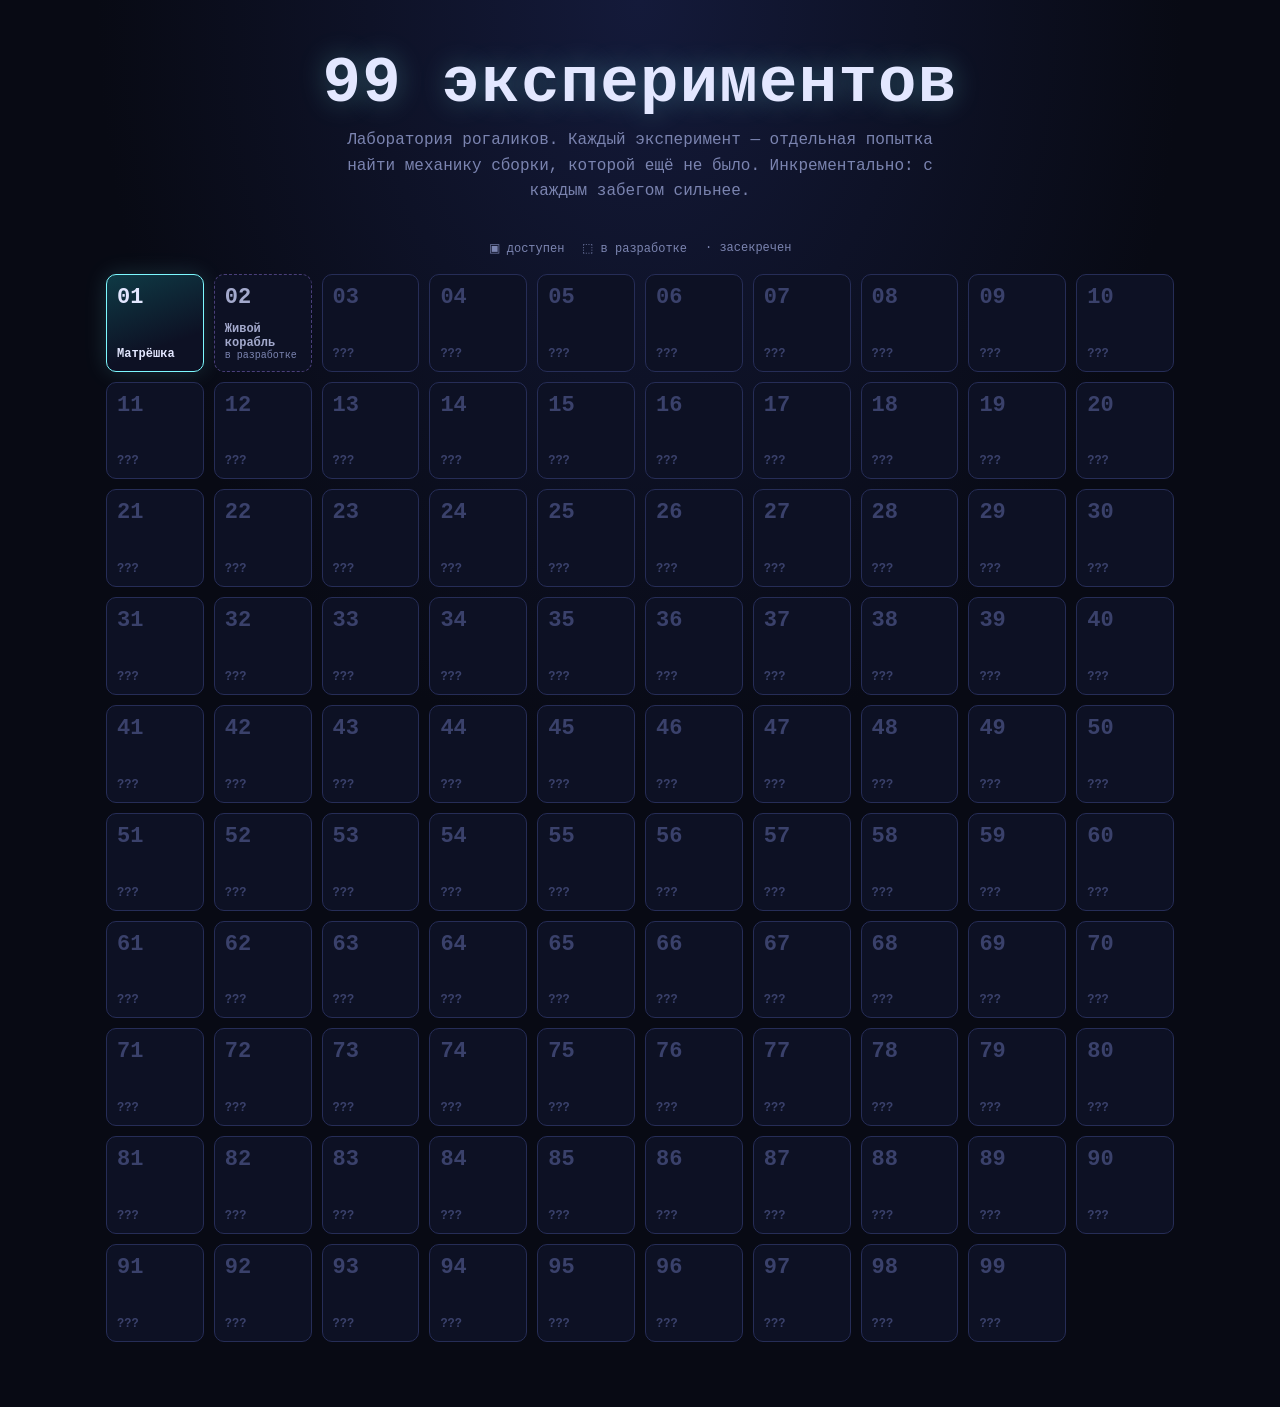
==== index.html @ d57f485f "Добавить хаб «99 экспериментов» и эксперимент 1 «Матрёшка» - Хаб index.html с сеткой из 99 экспериме" ====
<!doctype html>
<html lang="ru">
<head>
  <meta charset="utf-8">
  <meta name="viewport" content="width=device-width, initial-scale=1">
  <title>99 экспериментов</title>
  <link rel="stylesheet" href="css/common.css">
  <style>
    body { min-height: 100%; background: radial-gradient(ellipse at top, #141a3a 0%, #080a14 60%); }
    .wrap { max-width: 1100px; margin: 0 auto; padding: 48px 16px 64px; }
    header { text-align: center; margin-bottom: 36px; }
    header h1 { font-size: clamp(34px, 7vw, 64px); margin-bottom: 8px; text-shadow: 0 0 28px rgba(125,249,255,.3); }
    header p { color: var(--muted); max-width: 620px; margin: 0 auto; line-height: 1.6; }
    .grid { display: grid; grid-template-columns: repeat(auto-fill, minmax(96px, 1fr)); gap: 10px; }
    .tile {
      aspect-ratio: 1; border: 1px solid var(--line); border-radius: 10px; background: #0d1124;
      display: flex; flex-direction: column; justify-content: space-between; padding: 10px;
      color: #3a416b; text-decoration: none; font-size: 12px; position: relative; overflow: hidden;
    }
    .tile .num { font-size: 22px; font-weight: 700; }
    .tile.open { color: var(--text); border-color: var(--accent); background: linear-gradient(160deg, #0f3a45, #0d1124 70%); box-shadow: 0 0 22px rgba(125,249,255,.15); }
    .tile.open:hover { transform: translateY(-2px); box-shadow: 0 0 28px rgba(125,249,255,.3); }
    .tile.soon { color: #a3a9cc; border-color: #4a3f7a; border-style: dashed; }
    .tile .name { font-weight: 700; }
    .tile .meta { font-size: 10px; color: var(--muted); }
    .legend { display: flex; gap: 18px; justify-content: center; margin-bottom: 18px; font-size: 12px; color: var(--muted); flex-wrap: wrap; }
  </style>
</head>
<body>
  <div class="wrap">
    <header>
      <h1>99 экспериментов</h1>
      <p>Лаборатория рогаликов. Каждый эксперимент — отдельная попытка найти механику сборки, которой ещё не было. Инкрементально: с каждым забегом сильнее.</p>
    </header>
    <div class="legend"><span>▣ доступен</span><span>⬚ в разработке</span><span>· засекречен</span></div>
    <div class="grid" id="grid"></div>
  </div>
  <script>
    const EXPERIMENTS = {
      1: { name: 'Матрёшка', href: 'experiments/01-matryoshka/index.html', saveKey: 'e99.exp1' },
      2: { name: 'Живой корабль', soon: true, href: 'docs/experiment-02-living-ship.md' },
    };
    const grid = document.getElementById('grid');
    for (let i = 1; i <= 99; i++) {
      const e = EXPERIMENTS[i];
      const t = document.createElement(e && !e.soon ? 'a' : 'div');
      t.className = 'tile' + (e ? (e.soon ? ' soon' : ' open') : '');
      let metaLine = '';
      if (e && e.saveKey) {
        try {
          const m = JSON.parse(localStorage.getItem(e.saveKey) || 'null');
          if (m && m.runs) metaLine = `забегов: ${m.runs} · волна ${m.bestWave}`;
        } catch (_) {}
      }
      t.innerHTML = `<span class="num">${String(i).padStart(2, '0')}</span>
        <span><div class="name">${e ? e.name : '???'}</div><div class="meta">${e && e.soon ? 'в разработке' : metaLine}</div></span>`;
      if (e && !e.soon) t.href = e.href;
      if (e && e.soon) t.title = 'План: ' + e.href;
      grid.appendChild(t);
    }
  </script>
</body>
</html>
---- css/common.css ----
/* Общий стиль «99 экспериментов» */
:root {
  --bg: #080a14;
  --panel: #10142a;
  --panel-2: #161b38;
  --line: #262d57;
  --text: #e3e7ff;
  --muted: #7b84b0;
  --accent: #7df9ff;
  --green: #51cf66;
  --amber: #f08c00;
  --danger: #ff6b6b;
  --font: ui-monospace, 'JetBrains Mono', Menlo, Consolas, monospace;
}
* { box-sizing: border-box; }
html, body { margin: 0; height: 100%; background: var(--bg); color: var(--text); font-family: var(--font); }
a { color: var(--accent); }
h1, h2, h3 { margin: 0 0 12px; font-weight: 700; letter-spacing: 0.02em; }
.muted { color: var(--muted); }
.small { font-size: 12px; }
.hidden { display: none !important; }
.c-green { color: var(--green); }
.c-amber { color: var(--amber); }

.btn {
  display: inline-block; font: inherit; font-size: 14px; color: var(--text); text-decoration: none; text-align: center;
  background: var(--panel-2); border: 1px solid var(--line); border-radius: 6px; padding: 10px 18px; cursor: pointer;
  transition: border-color .12s, background .12s, transform .05s;
}
.btn:hover:not(:disabled) { border-color: var(--accent); }
.btn:active:not(:disabled) { transform: translateY(1px); }
.btn:disabled { opacity: .45; cursor: default; }
.btn.primary { background: #0f3a45; border-color: var(--accent); color: #dffcff; }
.btn.danger { border-color: #6b2a35; color: #ffb3b3; }
.btn.ghost { background: transparent; }
.btn.small { padding: 6px 12px; font-size: 12px; }
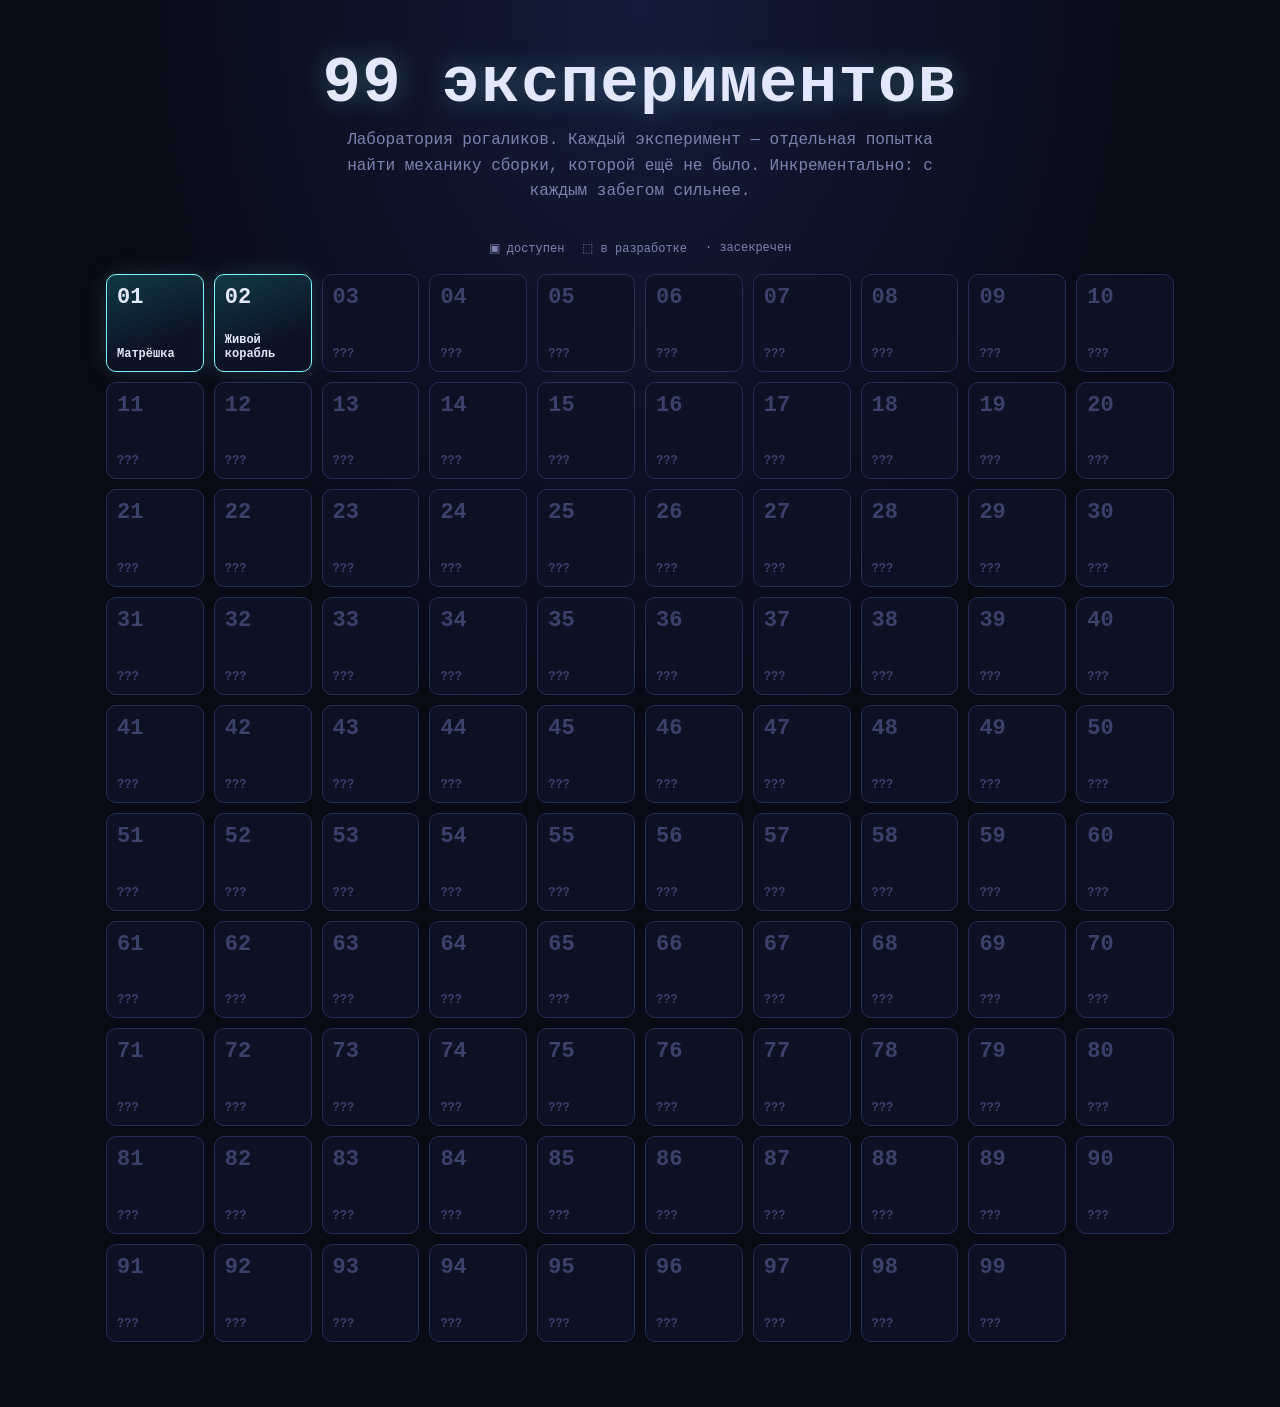
==== commit e484d09f: "Эксперимент 2 «Живой корабль»: корабль как клеточный автомат - Автомат: 8 типов клеток, питание от я" ====
--- a/index.html
+++ b/index.html
@@ -2,7 +2,8 @@
 <html lang="ru">
 <head>
   <meta charset="utf-8">
-  <meta name="viewport" content="width=device-width, initial-scale=1">
+  <meta name="viewport" content="width=device-width, initial-scale=1, viewport-fit=cover">
+  <meta name="theme-color" content="#080a14">
   <title>99 экспериментов</title>
   <link rel="stylesheet" href="css/common.css">
   <style>
@@ -38,7 +39,7 @@
   <script>
     const EXPERIMENTS = {
       1: { name: 'Матрёшка', href: 'experiments/01-matryoshka/index.html', saveKey: 'e99.exp1' },
-      2: { name: 'Живой корабль', soon: true, href: 'docs/experiment-02-living-ship.md' },
+      2: { name: 'Живой корабль', href: 'experiments/02-living-ship/index.html', saveKey: 'e99.exp2' },
     };
     const grid = document.getElementById('grid');
     for (let i = 1; i <= 99; i++) {
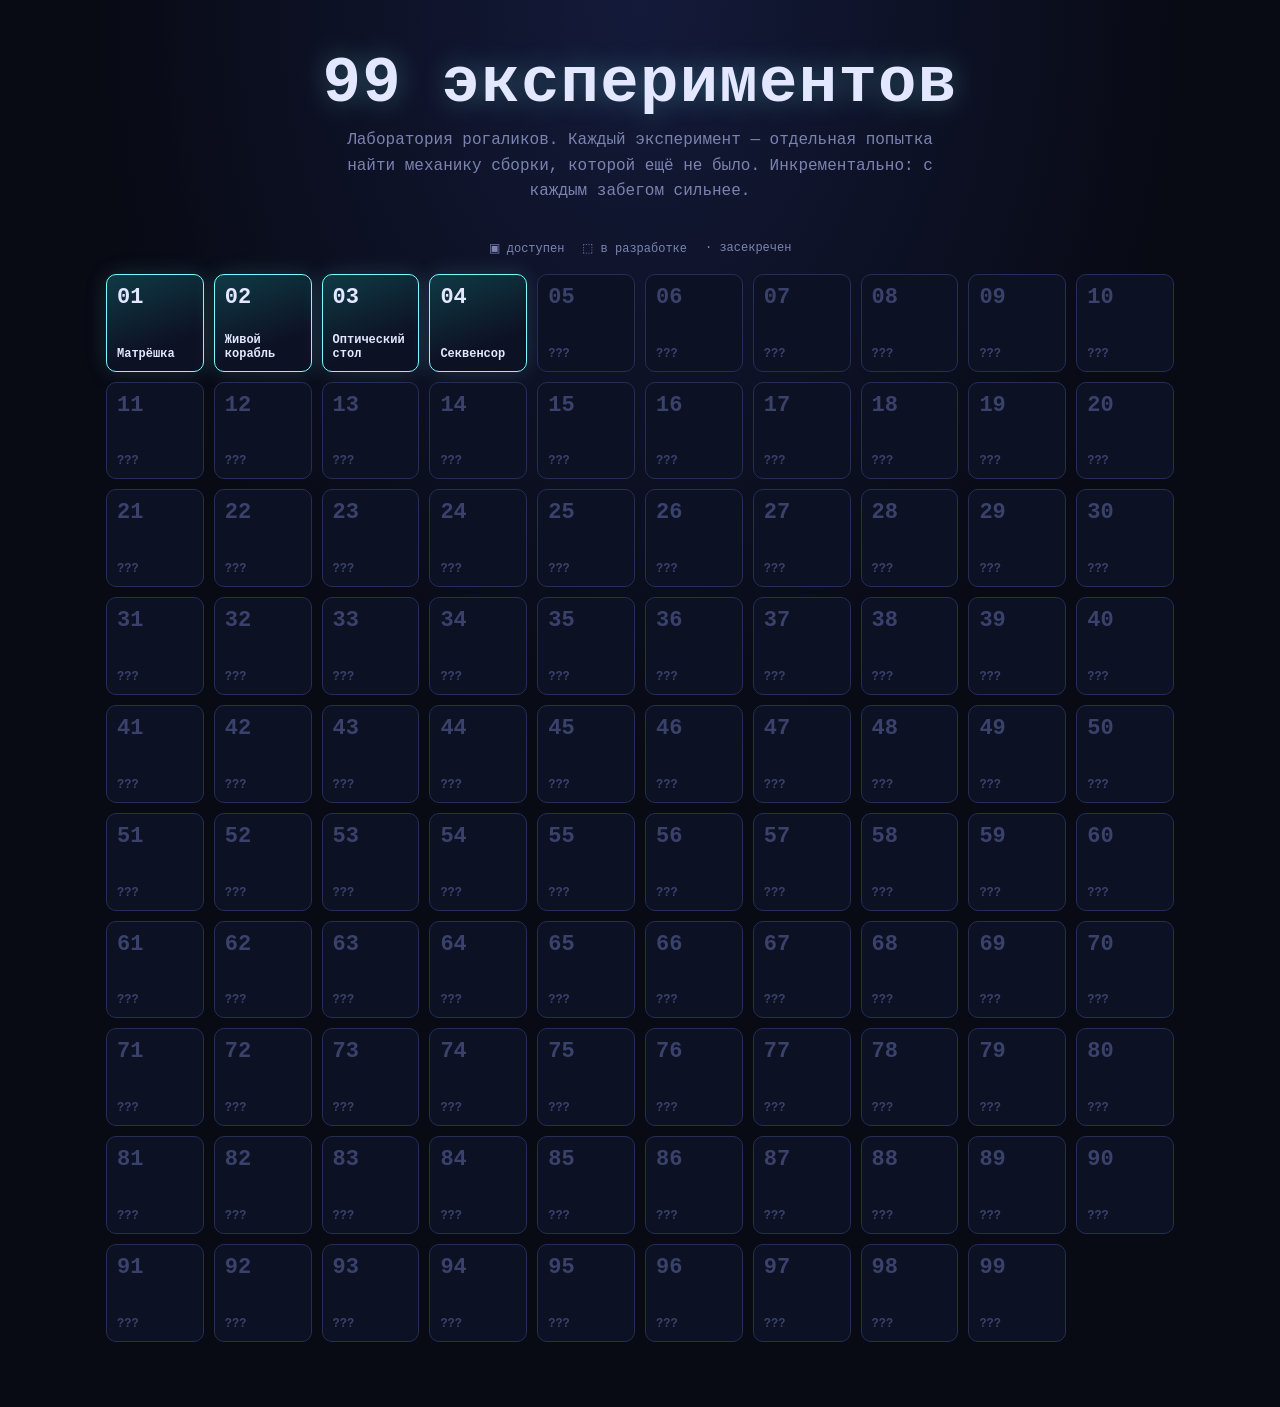
==== commit 8f9a6286: "Эксперименты 3 «Оптический стол» и 4 «Секвенсор» - shared/arena.js и shared/ui.js: общая арена (враг" ====
--- a/index.html
+++ b/index.html
@@ -40,6 +40,8 @@
     const EXPERIMENTS = {
       1: { name: 'Матрёшка', href: 'experiments/01-matryoshka/index.html', saveKey: 'e99.exp1' },
       2: { name: 'Живой корабль', href: 'experiments/02-living-ship/index.html', saveKey: 'e99.exp2' },
+      3: { name: 'Оптический стол', href: 'experiments/03-optics/index.html', saveKey: 'e99.exp3' },
+      4: { name: 'Секвенсор', href: 'experiments/04-sequencer/index.html', saveKey: 'e99.exp4' },
     };
     const grid = document.getElementById('grid');
     for (let i = 1; i <= 99; i++) {
